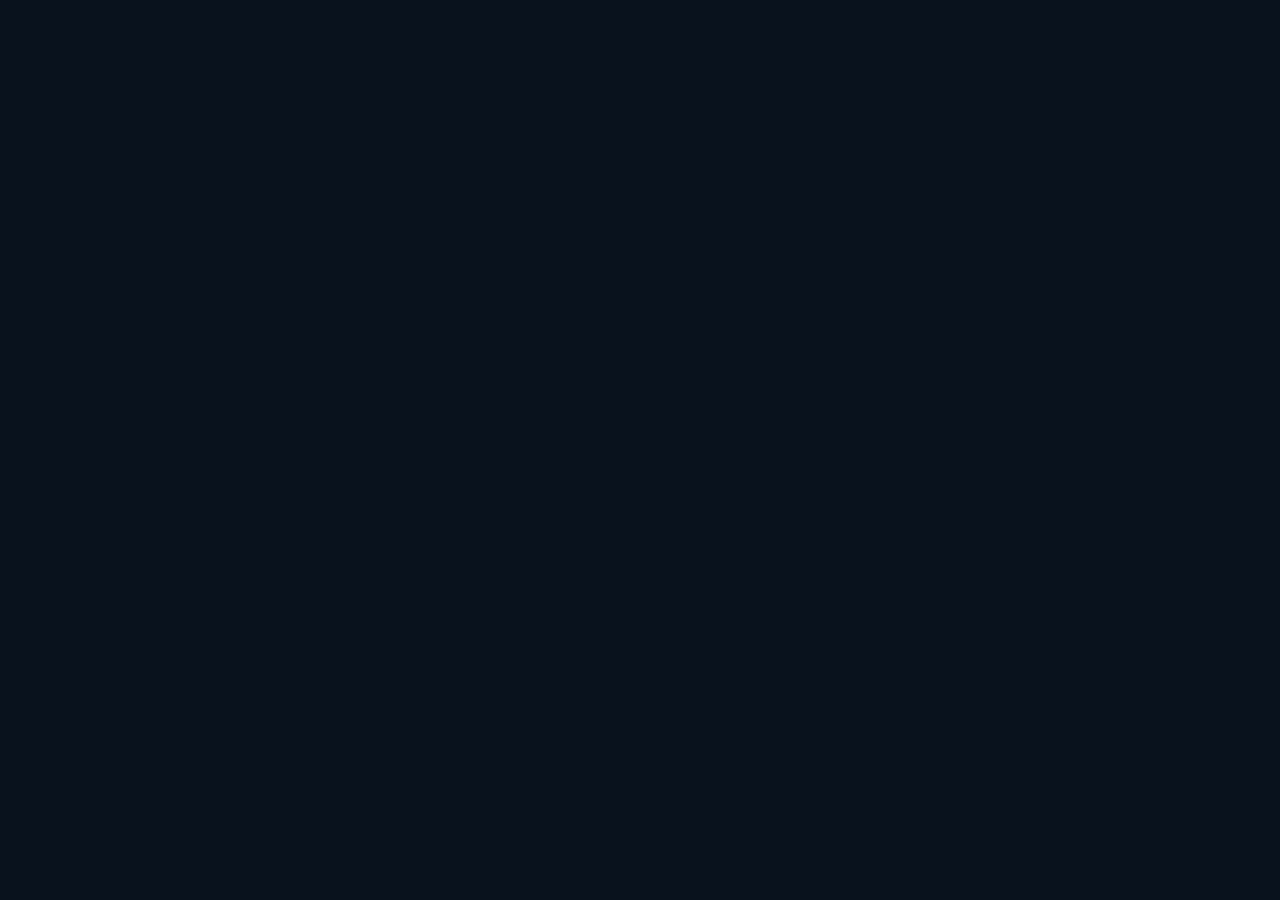
==== shackleton-v2/index.html @ a020cec9 "Update index.html" ====
<!DOCTYPE html>
<html lang="en">
<head>
<meta charset="UTF-8" />
<meta name="viewport" content="width=device-width, initial-scale=1.0"/>
<title>Shackleton Rover</title>

<style>

*{
  box-sizing:border-box;
  margin:0;
  padding:0;
}

html{
  scroll-behavior:smooth;
}

body{
  background:#09121d;
  font-family:Arial,Helvetica,sans-serif;
  color:white;
}

.page{
  max-width:1280px;
  margin:28px auto;
  border-radius:20px;
  overflow:hidden;
  border:1px solid rgba(255,255,255,.14);
  background:#02060c;
  box-shadow:0 30px 80px rgba(0,0,0,.45);
  position:relative;
}

/* NAVIGATION */

nav{
  height:82px;

  display:flex;
  align-items:center;
  justify-content:space-between;

  padding:0 72px;

  background:#020408;

  border-bottom:1px solid rgba(255,255,255,.08);
}

.logo{
  font-size:20px;
  font-weight:800;
  letter-spacing:3px;
  text-transform:uppercase;
}

.nav-links{
  display:flex;
  gap:34px;

  font-size:13px;
  font-weight:700;

  text-transform:uppercase;
  letter-spacing:1px;

  color:rgba(255,255,255,.78);
}

.mission-logo{
  position:absolute;

  top:92px;
  right:42px;

  width:220px;
  height:220px;

  object-fit:contain;

  opacity:.95;

  z-index:5;
}

/* HERO */

.hero{
  position:relative;

  height:430px;
  display:flex;
  align-items:flex-start;

  padding:70px 70px 20px 70px;
  padding-top:20px;

  overflow:hidden;

  background:#000;
}

.hero::before{
  content:"";

  position:absolute;
  inset:0;

  background:
    linear-gradient(
      to bottom,
      rgba(0,0,0,.18),
      rgba(0,0,0,.45)
    ),
    url("../earthrise.jpg");

  background-size:100% auto;
  background-position:85% 52%;

  z-index:0;
}

.hero-content{
  position:relative;
  z-index:2;

  max-width:580px;
}

.kicker{
  color:#8bb8ff;

  font-size:13px;

  letter-spacing:3px;
  text-transform:uppercase;

  margin-bottom:16px;
}

h1{
  font-size:82px;
  line-height:.95;

  letter-spacing:4px;
  text-transform:uppercase;

  margin-bottom:24px;
}

.hero p{
  font-size:24px;
  line-height:1.45;

  color:rgba(255,255,255,.92);

  margin-bottom:34px;
}

.button{
  display:inline-block;

  background:white;
  color:black;

  padding:15px 24px;

  border-radius:4px;

  font-size:13px;
  font-weight:800;

  text-transform:uppercase;
  letter-spacing:1px;
}

/* FEATURES */

.dark-band{
  background:
    linear-gradient(
      120deg,
      #03101d,
      #071b2e
    );

  padding:18px 72px;
}

.features{
  display:grid;
  grid-template-columns:repeat(3,1fr);
}

.feature{
  padding:0 34px;

  border-right:1px solid rgba(255,255,255,.16);
}

.feature:last-child{
  border-right:0;
}

.icon{
  font-size:36px;
  margin-bottom:14px;
}

.feature h3{
  font-size:18px;

  letter-spacing:2px;
  text-transform:uppercase;

  margin-bottom:12px;
}

.feature p{
  color:rgba(255,255,255,.82);
  line-height:1.5;
}

/* LIGHT SECTION */

.light-section{
  background:#f3f3f1;
  color:#06101c;

  padding:50px 72px;
}

.split{
  display:grid;
  grid-template-columns:1fr 1fr;

  gap:50px;
}

.section-title{
  font-size:18px;

  letter-spacing:2px;
  text-transform:uppercase;

  margin-bottom:26px;
}

/* PATRON */

.patron{
  display:grid;
  grid-template-columns:110px 1fr;

  gap:24px;
}

.patron img{
  width:110px;
  height:110px;

  border-radius:50%;

  object-fit:cover;
}

.quote{
  font-size:18px;
  line-height:1.55;

  font-style:italic;
}

.name{
  margin-top:20px;

  font-size:14px;
  font-weight:800;

  text-transform:uppercase;
  letter-spacing:1px;
}

.role{
  font-size:12px;

  color:#28476d;

  text-transform:uppercase;
  letter-spacing:1px;

  margin-top:4px;
}

/* NEWS */

.news-item{
  display:grid;
  grid-template-columns:170px 1fr;

  gap:22px;

  margin-bottom:24px;
}

.news-item img{
  width:170px;
  height:112px;

  object-fit:cover;

  border-radius:4px;
}

.news-date{
  font-size:12px;
  margin-bottom:8px;
}

.news-item h3{
  font-size:20px;
  margin-bottom:8px;
}

/* EVENTS */

.events{
  background:
    linear-gradient(
      90deg,
      rgba(2,9,18,.95),
      rgba(2,9,18,.55)
    );

  padding:40px 72px;
}

.event-grid{
  display:grid;
  grid-template-columns:1fr 1fr;
  gap:40px;
}

.event{
  display:grid;
  grid-template-columns:48px 1fr;
  gap:18px;
}

.event h3{
  font-size:18px;

  text-transform:uppercase;
  letter-spacing:1px;

  margin-bottom:10px;
}

.event p{
  color:rgba(255,255,255,.82);
  line-height:1.5;
}

/* BRIEFING */

.briefing{
  background:
    linear-gradient(
      100deg,
      #17375d,
      #071423
    );

  padding:36px 72px;
}

.briefing p{
  color:rgba(255,255,255,.86);
  line-height:1.5;
}

/* FOOTER */

footer{
  background:#020408;

  padding:22px 72px;

  display:flex;
  justify-content:space-between;

  color:rgba(255,255,255,.5);

  font-size:13px;
}

/* MOBILE */

@media(max-width:800px){


  .page{
    margin:0;
    border-radius:0;
  }

  nav{
    padding:0 24px;
    height:72px;
  }

  .nav-links{
    display:none;
  }

  .mission-logo{
    position:absolute;

    top:150px;
    right:18px;

    width:90px;
    height:auto;

    opacity:.9;

    z-index:5;
  }

  .hero{
    min-height:360px;

    padding:26px 24px;

    overflow:hidden;
  }

  .hero::before{
    background-size:cover;
    background-position:62% center;
  }

  .hero-content{
    max-width:100%;
  }

  .kicker{
    font-size:11px;
    letter-spacing:2px;

    margin-bottom:12px;
  }

  h1{
    font-size:34px;
    line-height:.95;

    margin-bottom:18px;
  }

  .hero p{
    font-size:16px;
    line-height:1.4;

    margin-bottom:24px;
  }

  .button{
    padding:12px 18px;

    font-size:11px;
    letter-spacing:1px;
  }

  .dark-band,
  .light-section,
  .events,
  .briefing{
    padding:28px 24px;
  }

  .features,
  .split,
  .event-grid{
    grid-template-columns:1fr;
  }

  .feature{
    border-right:0;
    border-bottom:1px solid rgba(255,255,255,.14);

    padding:24px 0;
  }

  .feature:last-child{
    border-bottom:0;
  }

  .patron{
    grid-template-columns:80px 1fr;
  }

  .patron img{
    width:80px;
    height:80px;
  }

  .quote{
    font-size:16px;
  }

  .news-item{
    grid-template-columns:100px 1fr;
  }

  .news-item img{
    width:100px;
    height:80px;
  }

  footer{
    display:block;

    text-align:center;

    padding:24px;
  }

  footer div{
    margin:8px 0;
  }

}
<!-- NAVIGATION -->

<nav>

<div class="logo">
Shackleton Rover
</div>

<div class="nav-links">
<div>Mission</div>
<div>Rationale</div>
<div>Patron</div>
<div>News</div>
<div>Events</div>
<div>Briefing</div>
</div>

</nav>

<img src="logo.png" class="mission-logo" alt="Mission logo">

<!-- HERO -->

<section class="hero">

<div class="hero-content">

<div class="kicker">
A British Expedition to the Lunar South Pole
</div>

<h1>
Shackleton Rover
</h1>

<p>
By endurance we conquer
</p>

<a class="button" href="/Shackleton/PublicBriefing.pdf" target="_blank">
  Download Mission Brief
</a>

</div>

</section>

<!-- FEATURES -->

<section class="dark-band">

<div class="features">

<div class="feature">

<div class="icon">⚐</div>

<h3>Achievement</h3>

<p>
The first British mission to the surface of the Moon, undertaking robotic exploration at the lunar south pole. Inspired by the spirit of discovery that once carried explorers beyond the horizon, the initiative aims to inspire a new generation of engineers, scientists, and pioneers.
</p>

</div>

<div class="feature">

<div class="icon">⚗</div>

<h3>Science</h3>

<p>
Searching for ground truth of water ice within the permanently shadowed regions of the lunar south pole, Shackleton Rover will help determine how hydrogen and oxygen might one day be created on the moon. These new propellants will support the future exploration of the solar system.
</p>

</div>

<div class="feature">

<div class="icon">⬡</div>

<h3>Stewardship</h3>

<p>
Building on the principles of the Antarctic Treaty System, our presence on the ground will promote the Moon as a new Antarctica: a peaceful global commons with scientific cooperation, responsible exploration, and careful protection of the environment for future generations.
</p>

</div>

</div>

</section>
<!-- LIGHT SECTION -->

<section class="light-section">

<div class="split">

<!-- PATRON -->

<div>

<div class="section-title">
Message From Our Patron
</div>

<div class="patron">

<img src="alexandra.jpg" alt="Alexandra Shackleton">

<div>

<div class="quote">
“My grandfather, Sir Ernest Shackleton, listed the qualities required for a polar explorer thus: optimism, patience, imagination, and courage. I believe that he would recognise these qualities as motivating this proposal, and I am therefore delighted to commend it to you.”
</div>

<div class="name">
The Honourable Alexandra Shackleton
</div>

<div class="role">
Patron, Shackleton Rover 
</div>

</div>

</div>

</div>

<!-- NEWS -->

<div>

<div class="section-title">
Latest News
</div>

<div class="news-item">

<img src="Caird.png">

<div>

<div class="news-date">
May 2026
</div>

<h3>
Public presentation
</h3>

<p>
Address to the James Caird Society, and agreement to fly a part of the RRS Discovery to the moon.
</p>

</div>

</div>

<div class="news-item">

<img src="Rover.png">

<div>

<div class="news-date">
November 2025
</div>

<h3>
White Paper submitted
</h3>

<p>
Mission brief submitted to the UK Space Frontiers 2035 exercise, with synthesis to be published summer 2026.
</p>

</div>

</div>

</div>

</div>

</section>

<!-- EVENTS -->

<section class="events">

<div class="section-title">
Upcoming Events
</div>

<div class="event-grid">

<div class="event">

<div class="icon">▣</div>

<div>

<h3>
British Planetary Science Conference
</h3>

<p>
St. Andrews, UK<br>
June 2026
</p>

</div>

</div>

<div class="event">

<div class="icon">▣</div>

<div>

<h3>
Space Frontiers synthesis document
</h3>

<p>
To be published online<br>
June 2026
</p>

</div>

</div>

</div>

</section>

<!-- BRIEFING -->

<section class="briefing">

<div>

<div class="section-title">
Contact
</div>

<p>
Patrick Harkness, Professor of Exploration Technology, University of Glasgow.
</p>

<p>
patrick.harkness [at] glasgow.ac.uk
</p>

</div>

</section>

<!-- FOOTER -->

<footer>

<div>
NASA imagery used with appreciation.
</div>

<div>
Shackleton Rover Initiative — 2026
</div>

<div>
in ✉
</div>

</footer>
</div>

</body>
</html>
```
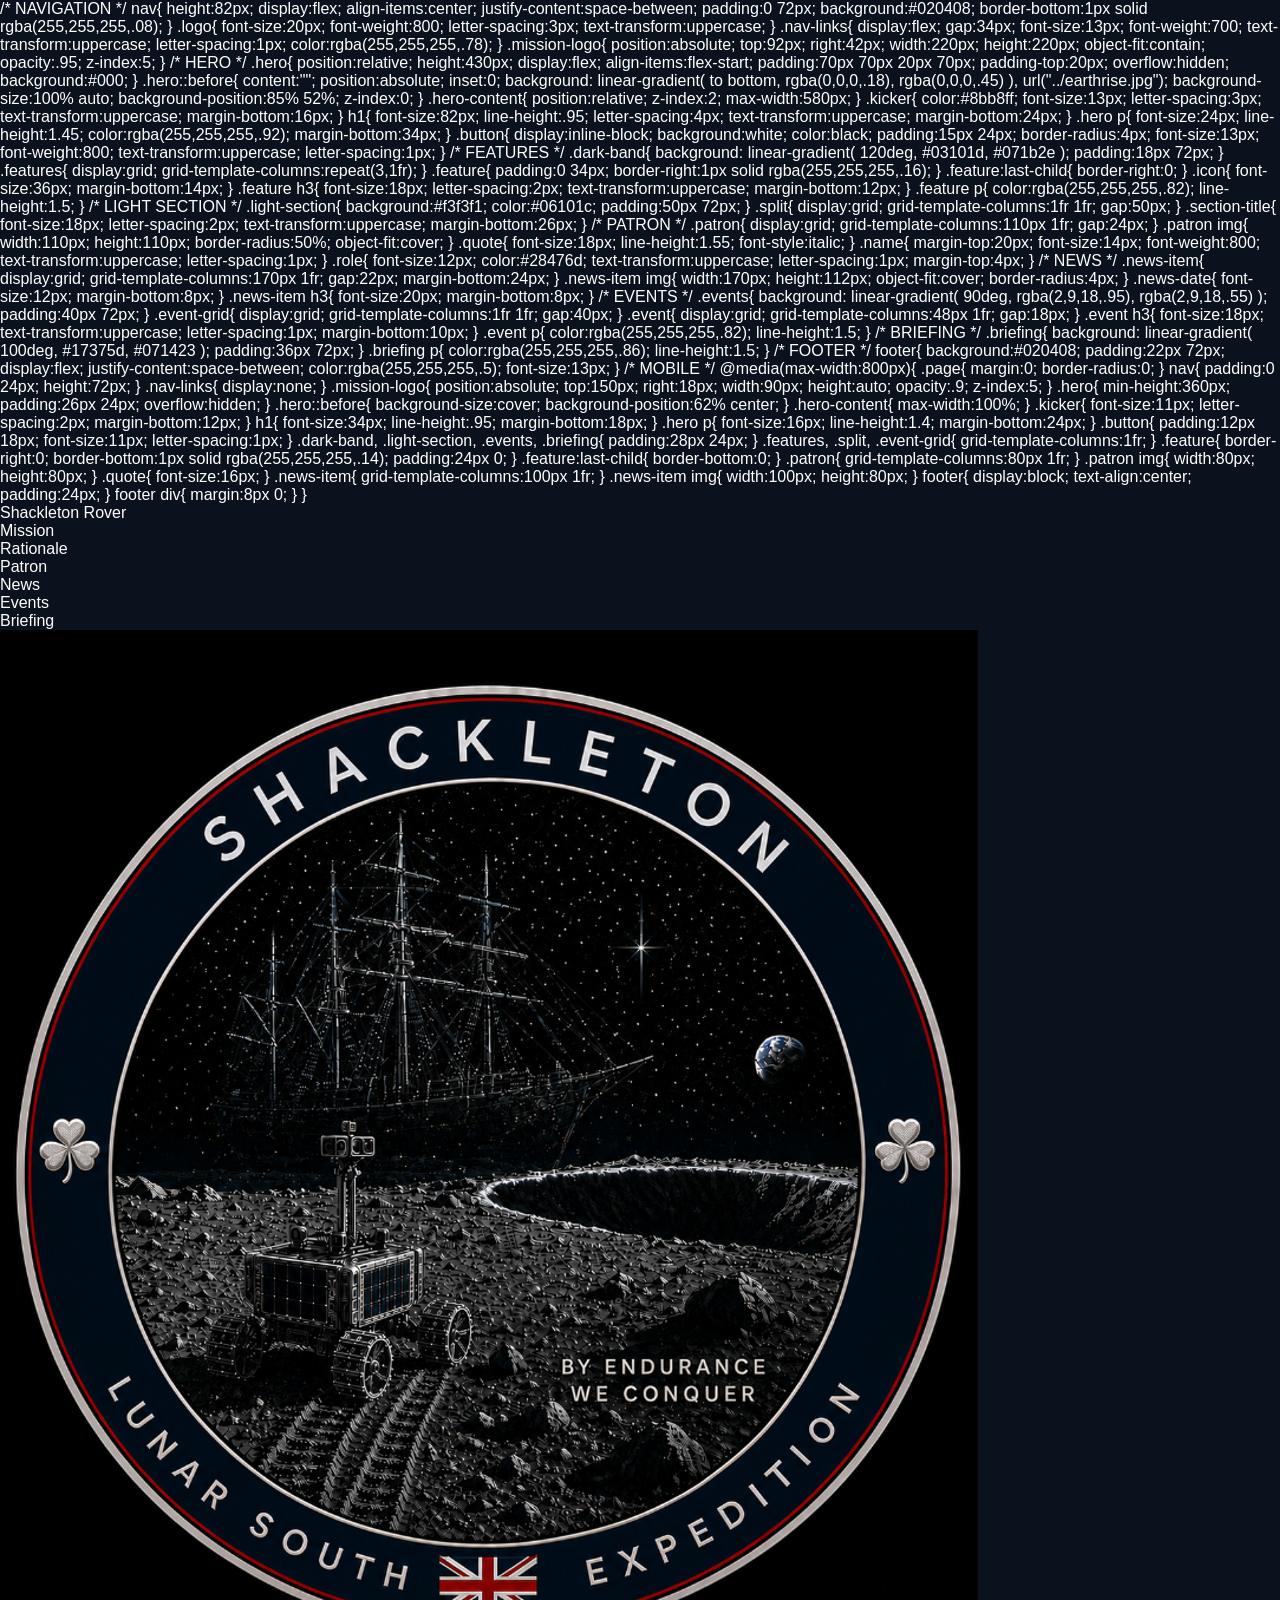
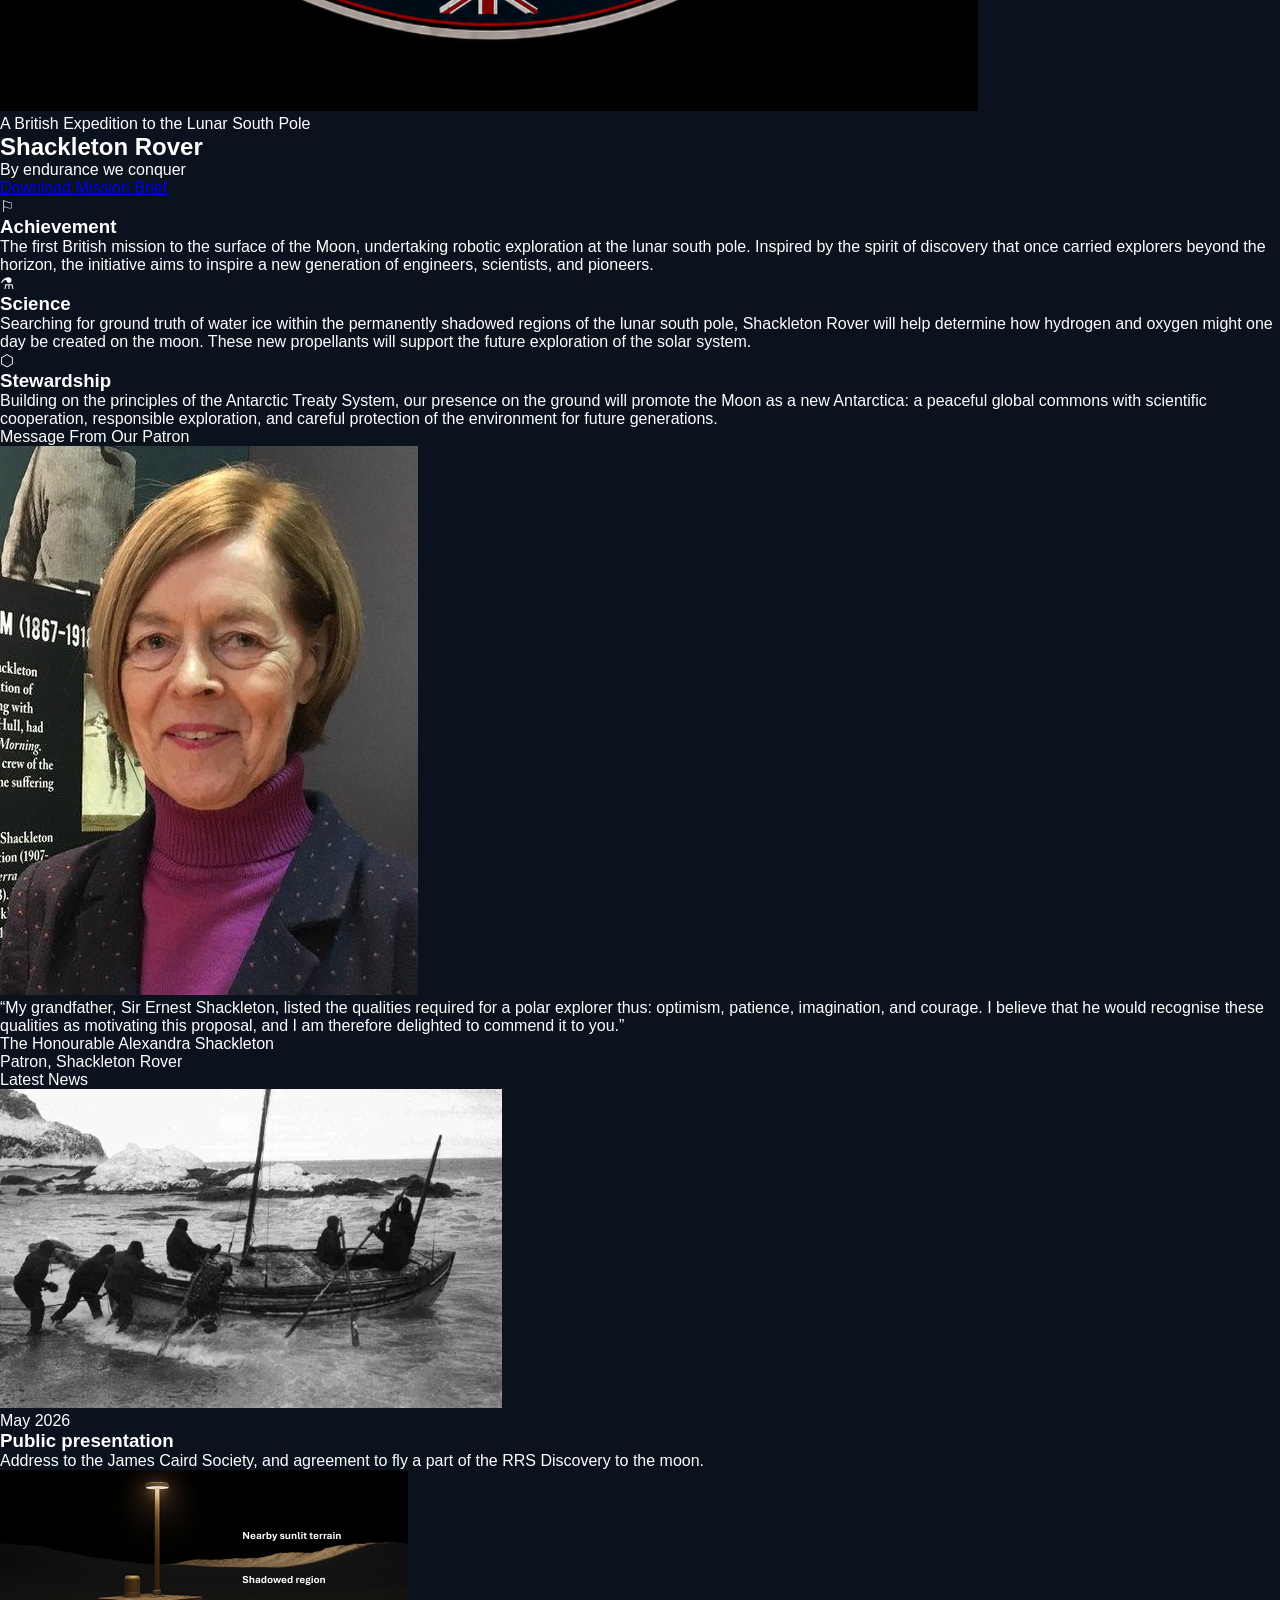
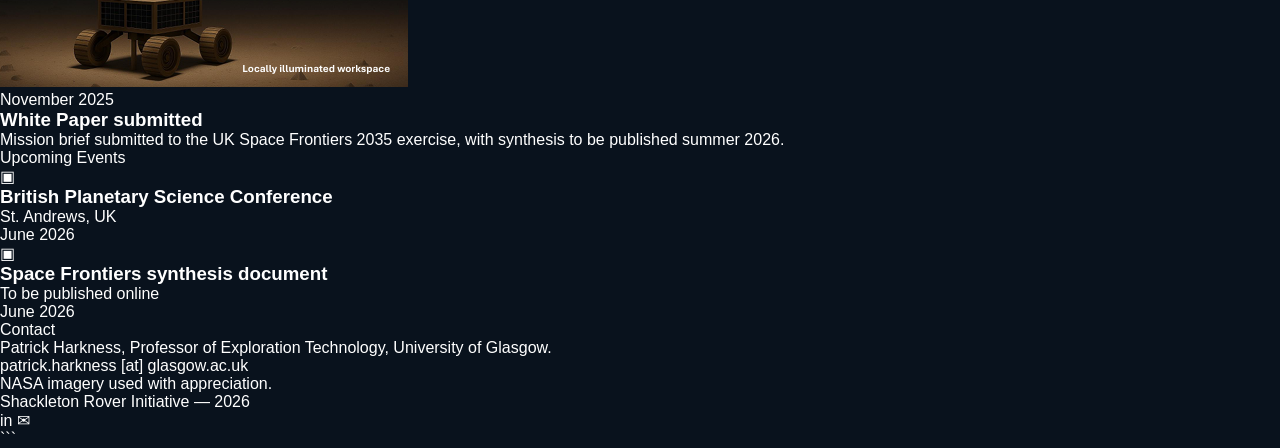
==== commit 73bf57ec: "Update index.html" ====
--- a/shackleton-v2/index.html
+++ b/shackleton-v2/index.html
@@ -34,7 +34,8 @@
   box-shadow:0 30px 80px rgba(0,0,0,.45);
   position:relative;
 }
-
+</style>
+</head>
 /* NAVIGATION */
 
 nav{
@@ -402,7 +403,6 @@
 
 @media(max-width:800px){
 
-
   .page{
     margin:0;
     border-radius:0;
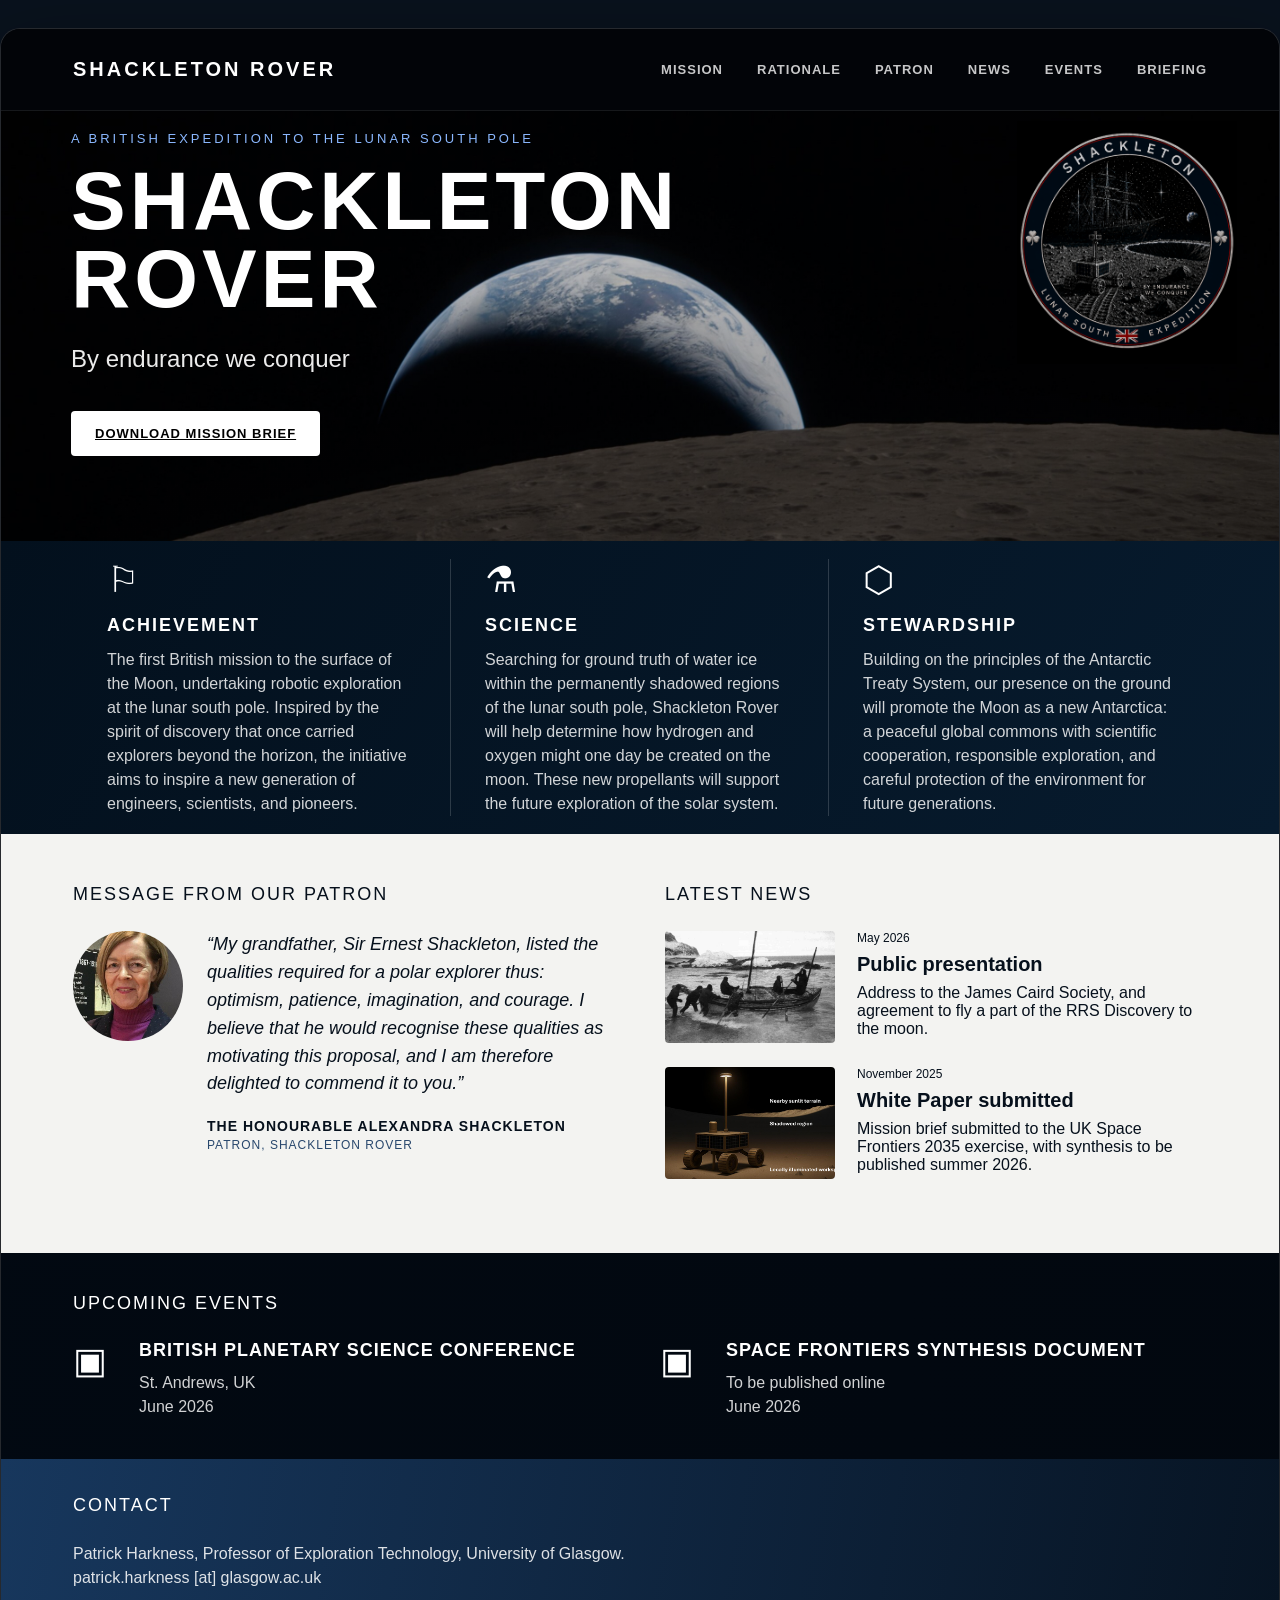
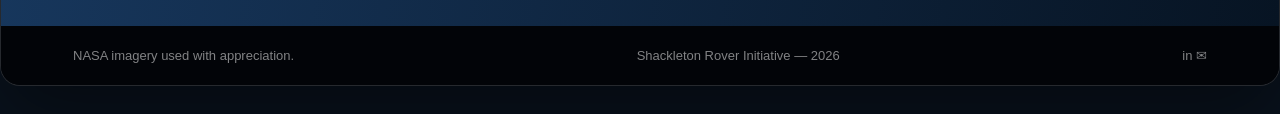
==== commit 13c52941: "Update index.html" ====
--- a/shackleton-v2/index.html
+++ b/shackleton-v2/index.html
@@ -1,4 +1,3 @@
-
 <!DOCTYPE html>
 <html lang="en">
 <head>
@@ -34,8 +33,7 @@
   box-shadow:0 30px 80px rgba(0,0,0,.45);
   position:relative;
 }
-</style>
-</head>
+
 /* NAVIGATION */
 
 nav{
@@ -79,7 +77,7 @@
   right:42px;
 
   width:220px;
-  height:220px;
+  height:auto;
 
   object-fit:contain;
 
@@ -97,8 +95,7 @@
   display:flex;
   align-items:flex-start;
 
-  padding:70px 70px 20px 70px;
-  padding-top:20px;
+  padding:20px 70px 20px 70px;
 
   overflow:hidden;
 
@@ -535,7 +532,13 @@
   }
 
 }
-<!-- NAVIGATION -->
+
+</style>
+</head>
+
+<body>
+
+<div class="page">
 
 <nav>
 
@@ -556,8 +559,6 @@
 
 <img src="logo.png" class="mission-logo" alt="Mission logo">
 
-<!-- HERO -->
-
 <section class="hero">
 
 <div class="hero-content">
@@ -575,15 +576,13 @@
 </p>
 
 <a class="button" href="/Shackleton/PublicBriefing.pdf" target="_blank">
-  Download Mission Brief
+Download Mission Brief
 </a>
 
 </div>
 
 </section>
 
-<!-- FEATURES -->
-
 <section class="dark-band">
 
 <div class="features">
@@ -627,13 +626,10 @@
 </div>
 
 </section>
-<!-- LIGHT SECTION -->
 
 <section class="light-section">
 
 <div class="split">
-
-<!-- PATRON -->
 
 <div>
 
@@ -656,16 +652,14 @@
 </div>
 
 <div class="role">
-Patron, Shackleton Rover 
-</div>
-
-</div>
-
-</div>
-
-</div>
-
-<!-- NEWS -->
+Patron, Shackleton Rover
+</div>
+
+</div>
+
+</div>
+
+</div>
 
 <div>
 
@@ -723,8 +717,6 @@
 
 </section>
 
-<!-- EVENTS -->
-
 <section class="events">
 
 <div class="section-title">
@@ -775,8 +767,6 @@
 
 </section>
 
-<!-- BRIEFING -->
-
 <section class="briefing">
 
 <div>
@@ -797,8 +787,6 @@
 
 </section>
 
-<!-- FOOTER -->
-
 <footer>
 
 <div>
@@ -814,8 +802,8 @@
 </div>
 
 </footer>
+
 </div>
 
 </body>
 </html>
-```
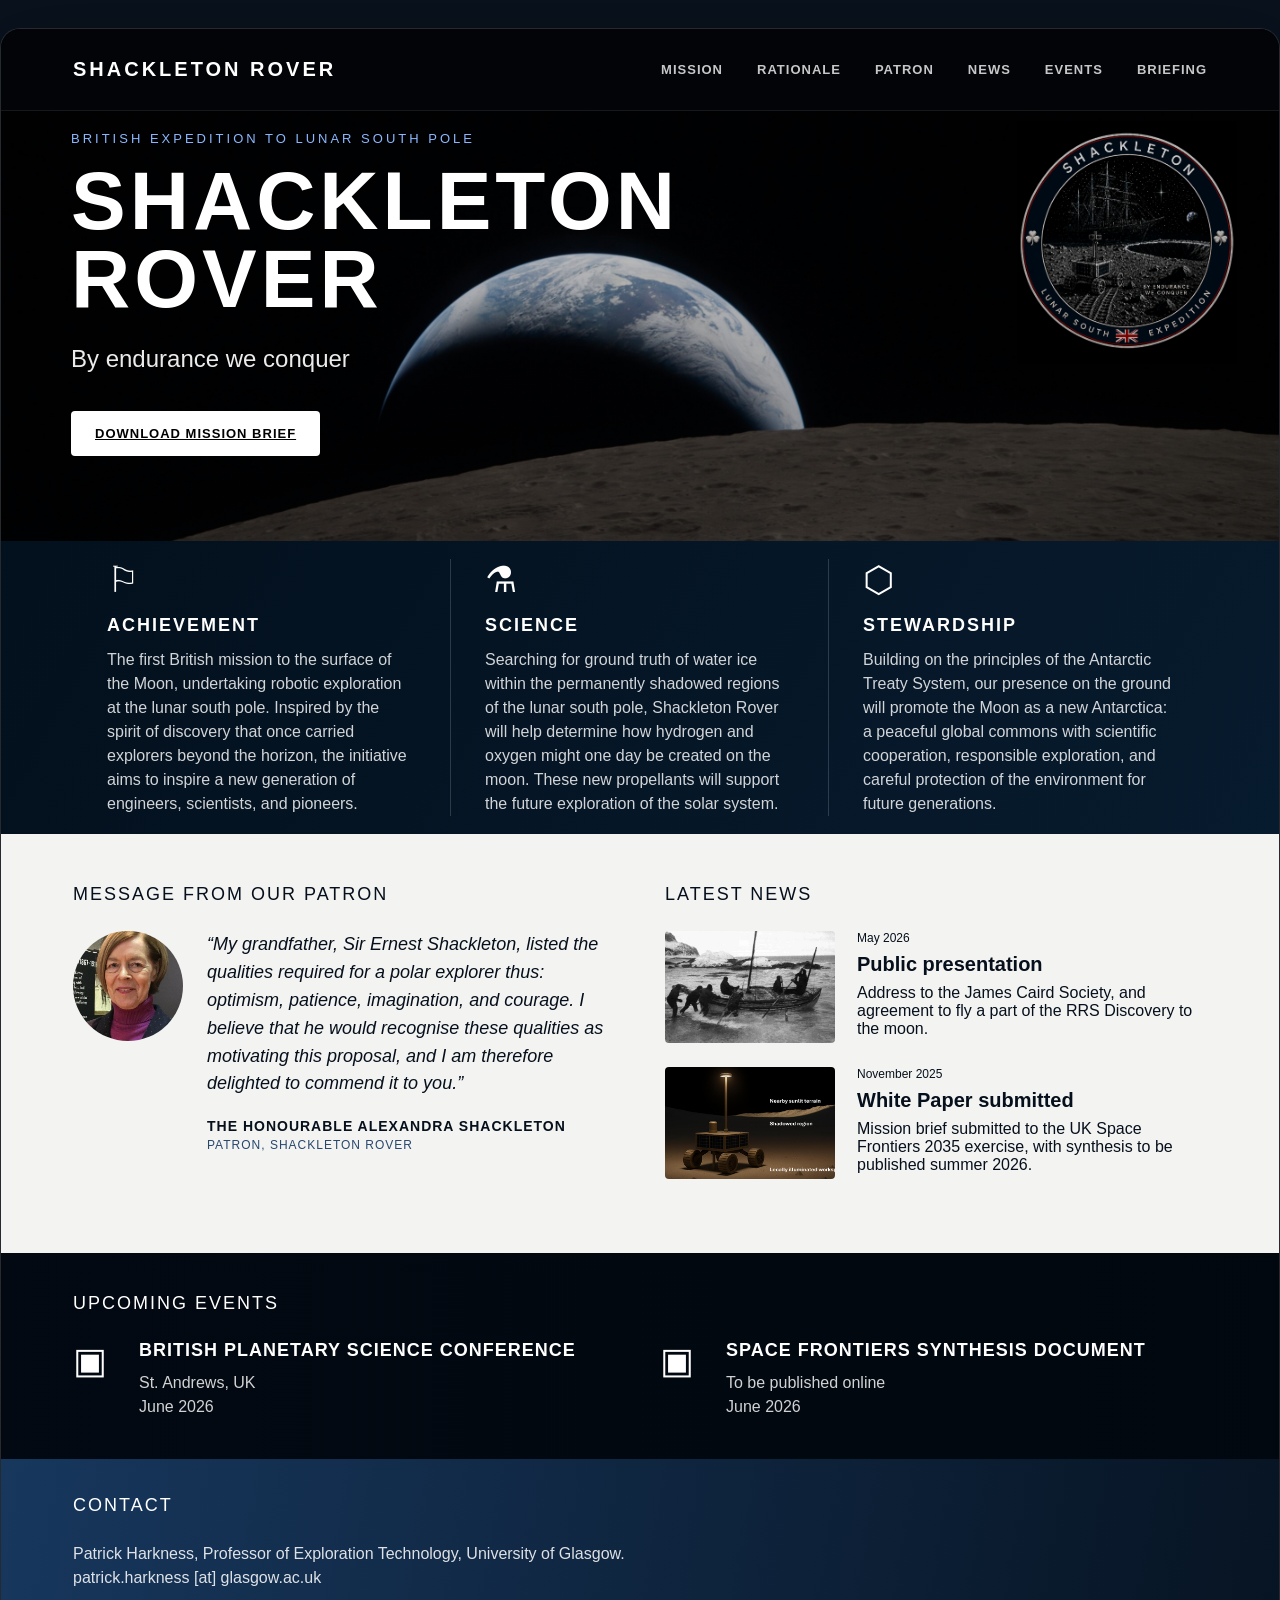
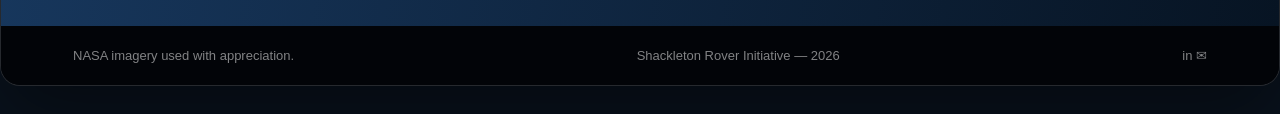
==== commit 5490cfc6: "Update index.html" ====
--- a/shackleton-v2/index.html
+++ b/shackleton-v2/index.html
@@ -459,12 +459,12 @@
     margin-bottom:18px;
   }
 
-  .hero p{
-    font-size:16px;
-    line-height:1.4;
-
-    margin-bottom:24px;
-  }
+.hero p{
+  font-size:16px;
+  line-height:1.4;
+
+  margin-bottom:150px;
+}
 
   .button{
     padding:12px 18px;
@@ -564,7 +564,7 @@
 <div class="hero-content">
 
 <div class="kicker">
-A British Expedition to the Lunar South Pole
+British Expedition to Lunar South Pole
 </div>
 
 <h1>
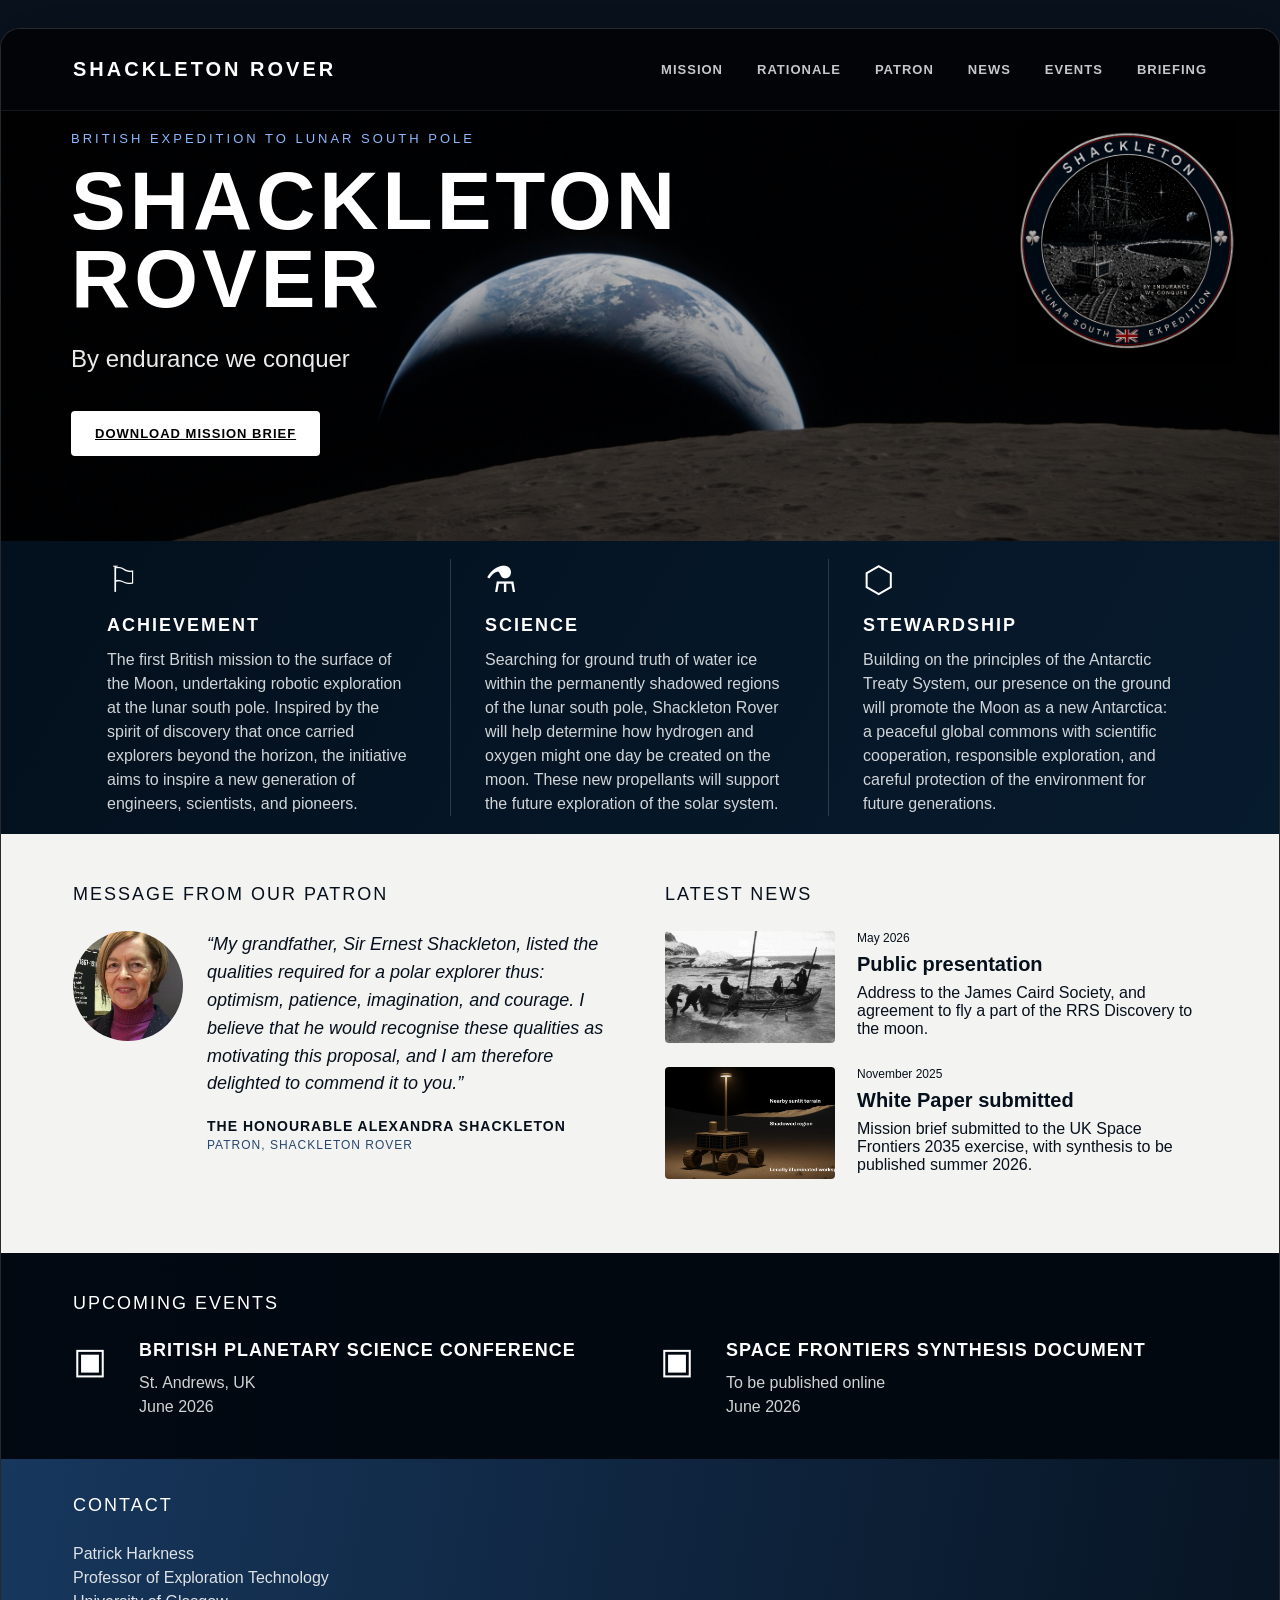
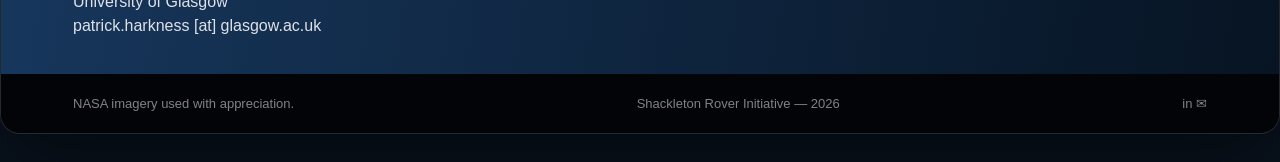
==== commit 1727cd06: "Update index.html" ====
--- a/shackleton-v2/index.html
+++ b/shackleton-v2/index.html
@@ -776,7 +776,9 @@
 </div>
 
 <p>
-Patrick Harkness, Professor of Exploration Technology, University of Glasgow.
+Patrick Harkness<br>
+Professor of Exploration Technology<br>
+University of Glasgow
 </p>
 
 <p>
